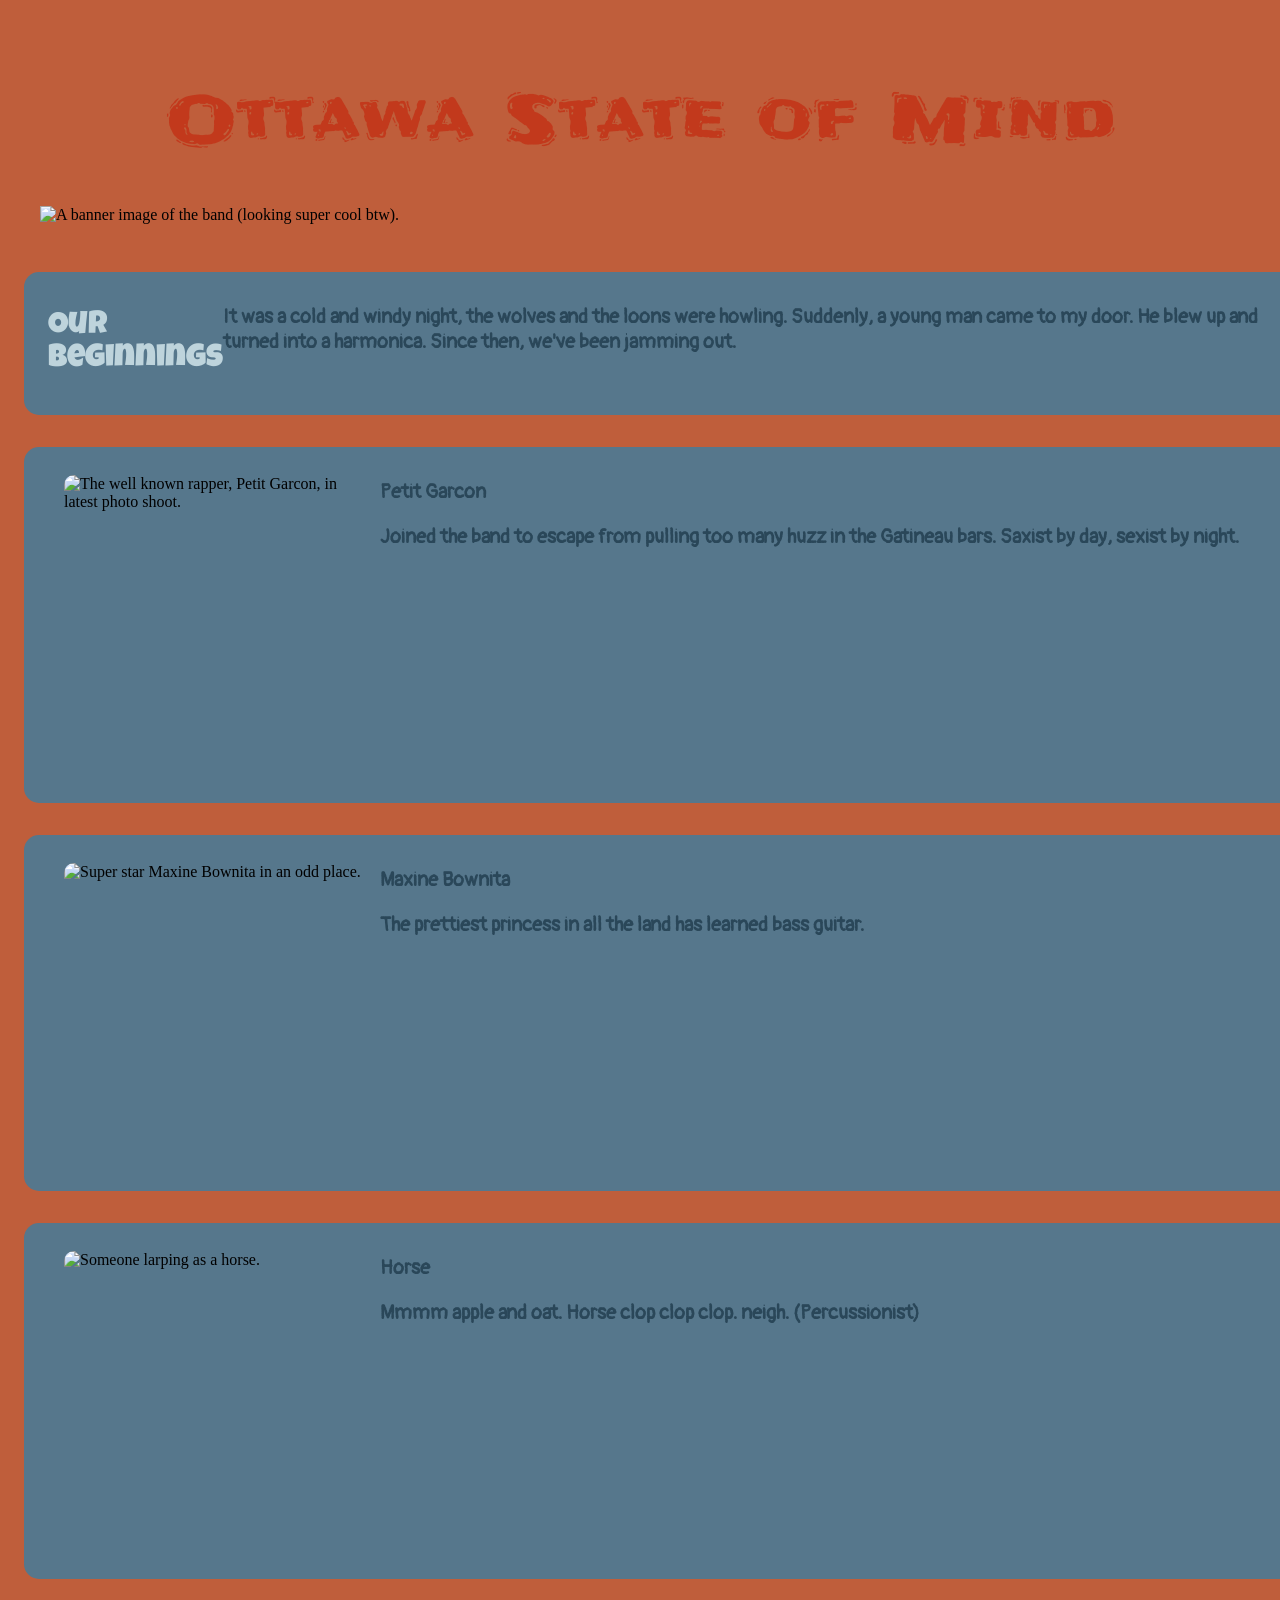
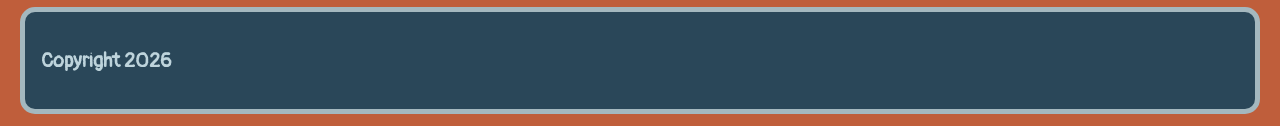
==== about.html @ 208adbaa "Add files via upload" ====
<!DOCTYPE html>
<html lang="en-ca">
    <head>
        <meta charset="utf-8">
        <meta name="viewport" content="width=device-width, initial-scale=1.0">
        <title>Ottawa State of Mind</title>
        <link rel="stylesheet" href="style.css">
        <link rel="preconnect" href="https://fonts.googleapis.com">
        <link rel="preconnect" href="https://fonts.gstatic.com" crossorigin>
        <link href="https://fonts.googleapis.com/css2?family=Fredoka:wght@300..700&family=Frijole&family=Gaegu&family=Gamja+Flower&family=Germania+One&family=Luckiest+Guy&family=Pangolin&family=Patrick+Hand&family=Rubik+Marker+Hatch&display=swap" rel="stylesheet">
    </head>
    <body>
        <header>
            <div class="header_box">
                <h1 class="band-title">Ottawa State of Mind</h1>
                <div id="app">
                    <navbar-component></navbar-component>
                </div>
                <img class="banner"src="images/Banner.png" alt="A banner image of the band (looking super cool btw).">
            </div>
        </header>
        <main>
            
            <div class="about_group">

            <article class="info_box">
                <h2>Our Beginnings</h2>
                <p class="TEST">It was a cold and windy night, the wolves and the loons were howling. Suddenly, a young man came to my door. He blew up and turned into a harmonica. Since then, we've been jamming out.</p>
            </article>

            <article class="info_box">
                <img class="merch_img" src="images/petitgarcon.jpg" alt="The well known rapper, Petit Garcon, in latest photo shoot.">
                <div>
                    <h3 class="TEST">Petit Garcon</h3>
                    <p class="TEST">Joined the band to escape from pulling too many huzz in the Gatineau bars. Saxist by day, sexist by night.</p>
                </div>
            </article>

            <article class="info_box">
                <img class="merch_img" src="images/maxinebownita.jpg" alt="Super star Maxine Bownita in an odd place.">
                <div>
                    <h3 class="TEST">Maxine Bownita</h3>
                    <p class="TEST">The prettiest princess in all the land has learned bass guitar.</p>
                </div>
            </article>

            <article class="info_box">
                <img class="merch_img" src="images/daHorse.jpg" alt="Someone larping as a horse.">
                <div>
                    <h3 class="TEST">Horse</h3>
                    <p class="TEST">Mmmm apple and oat. Horse clop clop clop. neigh. (Percussionist)</p>
                </div>
            </article>

            </div>
        </main>
        <footer>
            <div class="footer_box">
                <p class="TEST" style="color: #BED4DC;">Copyright 2026</p>  <!-- Make an lighter colored font css variation -->
            </div>
        </footer>
        <script src="https://unpkg.com/vue@3"></script>
        <script src="navbar.js"></script>

        <script>
            const app = Vue.createApp({});
            app.component('navbar-component', window.Navbar);
            app.mount('#app');
        </script>
    </body>
</html>
---- style.css ----
/*use custom font: @import url('https://fonts.googleapis.com/css?family=Averia Libre'); */ 
/* *, *::before, *::after {
    box-sizing: border-box;
} */

/******* IMPORTANT!! *******/
/* Make sure that all the margin and padding are the same, as to avoid inconsistencies */

@import url("https://fonts.googleapis.com");
@import url("https://fonts.googleapis.com/css2?family=Fredoka:wght@300..700&family=Gluten:wght@100..900&family=Patrick+Hand&display=swap");

:root {
    --primary: #2A4759;
    --secondary: #56778C;
    --tertiary: #A4B8BF;
    --accentlight: #F2C36B;
    --accent: #BF5E3B;
    --title: #C2391C;
}

body {
  background-image: url("images/Shrimp_Blue.png");
  background-repeat: repeat;
  background-size: 100px;
}


/* The accordion messes with the nav */
/* ul::after {
  content: none !important; 
} */

/******* FONTS *******/
.text_normal {
    font-family: "Pangolin", cursive;
    font-weight: 600;
    font-style: normal;
    color: var(--primary);
    font-size: 20px;
}

.TEST {
    font-family: "Pangolin", cursive;
    font-weight: 600;
    font-style: normal;
    color: var(--primary);
    font-size: 20px;
}

h2 {
    font-family: "Luckiest Guy", cursive;
    font-weight: 400;
    font-style: normal;
    color: #BED4DC;
    font-size: 32px;
}

.band-title {
    font-family: "Frijole", system-ui;
    font-weight: 400;
    font-style: normal;
    color: var(--title);
    font-size: 3rem /*60px*/;
    text-align: center;
}

/******* BOXES *******/
.header_box {
    position: center;
    margin: 1rem;
    padding: 16px;
}

.info_box {
    display: flex;
    flex-direction: column;
    border-radius: 15px;
    background-color: var(--secondary);
    margin: 1rem;
    padding-left: 24px;
    padding-right: 24px;
    padding-top: 12px;
    padding-bottom: 12px;
    width: 100%;
}

.divider_box {
    display: flex;
    flex-direction: column;
    border-radius: 15px;
    background-color: var(--primary);
    margin: 1rem;
    padding-left: 24px;
    padding-right: 24px;
    padding-top: 12px;
    padding-bottom: 12px;
}


/*  VERSION 1
.merch_grid {
    display: flex;
    flex-wrap: wrap;
    justify-content: auto;
    gap: 16px;
    margin: 1rem;
}
*/

.merch_grid {
    display: grid;
    grid-template-columns: repeat(auto-fit, minmax(300px, 1fr));
    gap: 1.5rem;
}

.about_group {
    display: flex;
    flex-direction: column;
}

/*
.merch_box,
.merch_img {
    width: 300px;
    aspect-ratio: 1 / 1; 
    object-fit: cover;
    border-radius: 10px;
    margin: 8px;
    position: flex;
    transition-duration: 0.4s;
}
*/

.merch_box {
    display: flex;
    justify-content: center;
    align-items: center;
    flex-direction: column;
    gap: 1rem;
    width: 400px;
    height: 500px;
}

.merch_img {
    width: 100% /*300px*/;
    aspect-ratio: 1 / 1; 
    object-fit: cover;
    border-radius: 10px;
    transition-duration: 0.4s;
    display: block;
    margin: 0px;
}

.merch_info {       
    background-color: var(--secondary);
    padding: 16px;
    margin: 0px;
    border-radius: 10px;
    display: flex;
    flex-direction: column;
    align-items: center;
}

.merch_text {
    width: 100%;
    display: flex;
    justify-content: space-between;
    align-items: center;
    margin: 8px 0px;
    margin-bottom: 0px;
    /*font*/
    font-family: "Pangolin", cursive;
    font-weight: 800;
    font-style: normal;
    color: var(--primary);
    font-size: 24px;
}

.merch_info:hover {
    transform: scale(1.05);
    transition-duration: 0.3s;
    box-shadow:0 8px 16px 0 var(--secondary);
}

.price-box{
    background-color: var(--accentlight);
    width: 36px;
    padding: 12px;
    margin-right: 8px;
    border-radius: 10px;
    white-space: nowrap;
    /*font*/
    font-family: "Luckiest Guy", cursive;
    font-weight: 400;
    font-style: normal;
    color: var(--accent);
    font-size: 24px;
    text-align: center;
}

.event_info {       
    background-color: var(--secondary);
    padding: 16px;
    margin: 8px;
    border-radius: 10px;
    display: flex;
    flex-direction: column;
    justify-content: space-around;
}

/* ****** BUTTONS ******* */
.navbar {
  position: sticky;
  top: 0;
  z-index: 3;
  margin-bottom: 2rem;
  background-color: var(--primary);
}

.nav-links {
    display: none;
}

.nav-links.active {
        display: flex;
        justify-content: center;
        align-items: center;
        flex-wrap: wrap;
        padding: 0;
        margin: 0;
        list-style: none;
    }

.nav-links a,
.nav-links button {
	display: block;
	padding: 1rem 1.5rem;
	width: 120px;
	text-align: center;
	border-radius: 25px;
	border: 3px solid var(--accentlight);
	background-color: #A25032;
	color: #D5AB5E;
	padding: 12px;
	transition-duration: 0.4s;
	margin: 1rem;
	/*font*/
	font-family: "Patrick Hand", cursive;
	font-weight: 900;
	font-style: normal;
	font-size: 20px;
}

.nav-links a:hover, 
.nav-links button:hover {
  background-color: #DC6D44;
	color: #F5D099;
	box-shadow:0 8px 16px 0 var(--secondary)
}

.button_box {
	border-radius: 25px;
	border: 3px solid var(--accentlight);
	background-color: #A25032;
	color: #D5AB5E;
	position: flex;
	padding: 12px;
	transition-duration: 0.4s;
	margin: 1rem;
	/*font*/
	font-family: "Patrick Hand", cursive;
	font-weight: 900;
	font-style: normal;
	font-size: 20px;
}

.button_box:hover {
	background-color: #DC6D44;
	color: #F5D099;
	box-shadow:0 8px 16px 0 var(--secondary)
}

.hamburger{
  display: flex;
  float: right;
  font-size:28px;
  background:none;
  border:none;
  color:white;
  cursor:pointer;
}


.footer_box {
    background-color: var(--primary); 
    position: center;
    margin: 12px;
    padding: 16px;
    border-radius: 15px;
    border: 5px solid var(--tertiary);
}

.banner-image{
    height: 15rem;
}

.banner {
    display: none;
}

.music {
    display: flex;
    flex-direction: column;
    margin: 0vw 1vw;
    font-size: 1.2rem;
    width: 100%;
}

/* buttons to open and close panel */
.accordion {
    background-color: var(--tertiary);
    color: var(--secondary);
    cursor: pointer;
}

.accordion:after {
    content: '\003E'; /* greater than symbol when inactive */
    margin-left: 5px;
}

.accordion:active, .accordion:hover {
    background-color: var(--secondary);
    color: var(--primary);
    transform: scale(1);
}

/* minus symbol when active */
.accordion:active::after {
    content: "\2212";
}

/* Style the accordion panel. Note: hidden by default */
.accordion-panel {
    padding: 0 18px;
    display: none;
    overflow: hidden;
    color: var(--accent);
    background-color: var(--primary);
}

.song {
    display: flex;
    justify-content: space-between;
}

img {
    width:100%;
    margin:0 auto;
}

a {
  color: inherit;
  text-decoration: inherit;
}


/******* MEDIA QUERIES *******/
@media (min-width: 768px) { /* tablet view */
    body {
        background-color: var(--primary);
    }

    .info-box{
        display: none;
        flex-direction: row;
    }

    .merch_img{
        margin: 1rem;
        width: 300px;
    }

    .accordion-content {
        display: grid;
        grid-template-columns: 30% auto;
        column-gap: 30px;
    }

}

@media (min-width: 1024px) { /* laptop/desktop view */
    body {
        background-color: var(--accent);
    }

    .info_box{
        display: flex;
        flex-direction: row;
    }

    .band-title {
        font-size: 4rem;
    }

    .merch_img {
        width: 300px;
    }

    .accordion-panel {
        display: block;
    }

    .accordion-content {
        display: grid;
        grid-template-columns: 30% auto;
        column-gap: 30px;
    }

    .nav-links {
        display: flex;
        justify-content: center;
        align-items: center;
        flex-wrap: wrap;
        padding: 0;
        margin: 0;
        list-style: none;
    }

    .hamburger{
        display:none;
    }

    .event_info {
        flex-direction: row;
    }

    .banner {
        display: block;
    }
}
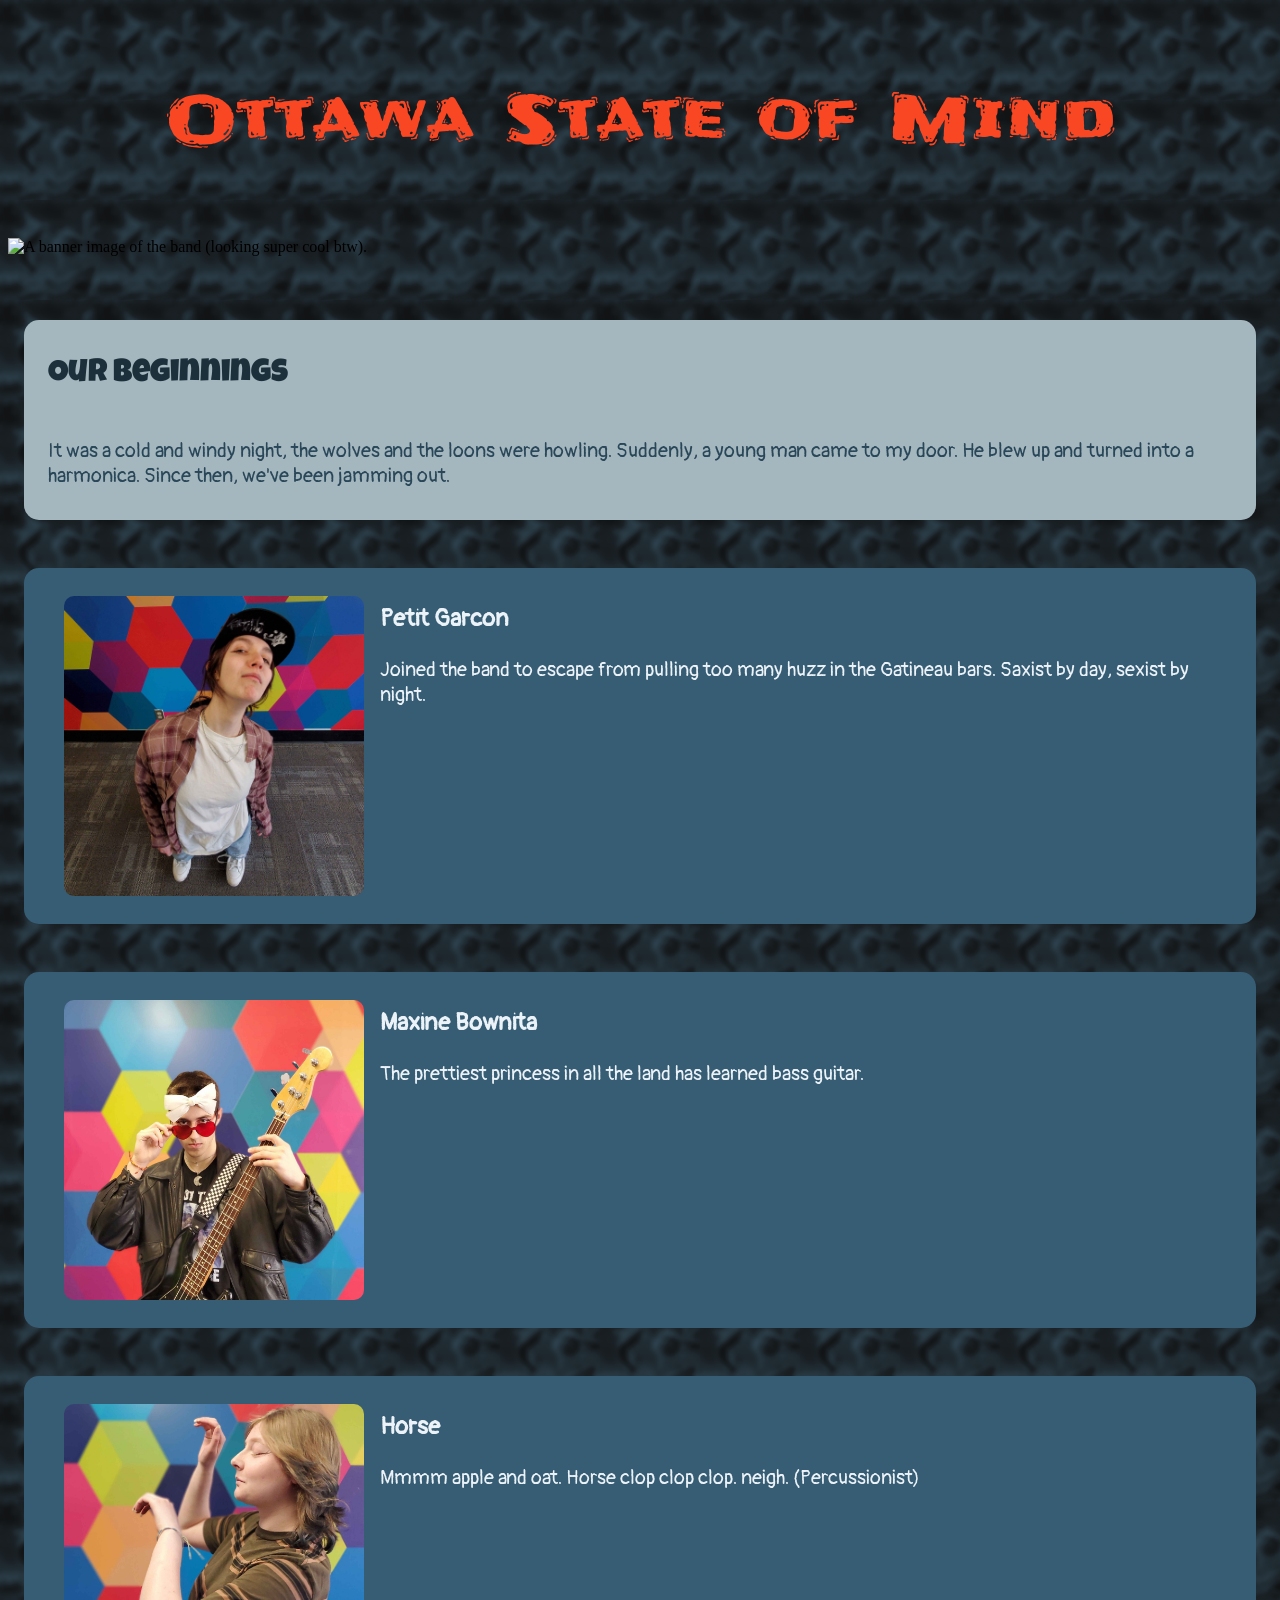
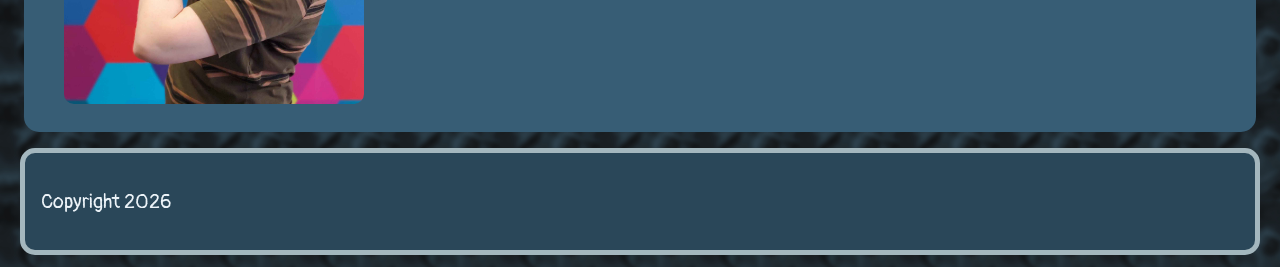
==== commit 72ffb396: "Add files via upload" ====
--- a/about.html
+++ b/about.html
@@ -16,39 +16,39 @@
                 <div id="app">
                     <navbar-component></navbar-component>
                 </div>
-                <img class="banner"src="images/Banner.png" alt="A banner image of the band (looking super cool btw).">
             </div>
+            <img class="banner"src="images/Banner.png" alt="A banner image of the band (looking super cool btw).">
         </header>
         <main>
             
-            <div class="about_group">
+            <div>
 
-            <article class="info_box">
+            <article class="divider_box">
                 <h2>Our Beginnings</h2>
-                <p class="TEST">It was a cold and windy night, the wolves and the loons were howling. Suddenly, a young man came to my door. He blew up and turned into a harmonica. Since then, we've been jamming out.</p>
+                <p class="text_info">It was a cold and windy night, the wolves and the loons were howling. Suddenly, a young man came to my door. He blew up and turned into a harmonica. Since then, we've been jamming out.</p>
             </article>
 
             <article class="info_box">
                 <img class="merch_img" src="images/petitgarcon.jpg" alt="The well known rapper, Petit Garcon, in latest photo shoot.">
                 <div>
-                    <h3 class="TEST">Petit Garcon</h3>
-                    <p class="TEST">Joined the band to escape from pulling too many huzz in the Gatineau bars. Saxist by day, sexist by night.</p>
+                    <h3 class="text_important">Petit Garcon</h3>
+                    <p class="text_normal">Joined the band to escape from pulling too many huzz in the Gatineau bars. Saxist by day, sexist by night.</p>
                 </div>
             </article>
 
             <article class="info_box">
                 <img class="merch_img" src="images/maxinebownita.jpg" alt="Super star Maxine Bownita in an odd place.">
                 <div>
-                    <h3 class="TEST">Maxine Bownita</h3>
-                    <p class="TEST">The prettiest princess in all the land has learned bass guitar.</p>
+                    <h3 class="text_important">Maxine Bownita</h3>
+                    <p class="text_normal">The prettiest princess in all the land has learned bass guitar.</p>
                 </div>
             </article>
 
             <article class="info_box">
                 <img class="merch_img" src="images/daHorse.jpg" alt="Someone larping as a horse.">
                 <div>
-                    <h3 class="TEST">Horse</h3>
-                    <p class="TEST">Mmmm apple and oat. Horse clop clop clop. neigh. (Percussionist)</p>
+                    <h3 class="text_important">Horse</h3>
+                    <p class="text_normal">Mmmm apple and oat. Horse clop clop clop. neigh. (Percussionist)</p>
                 </div>
             </article>
 
@@ -56,7 +56,7 @@
         </main>
         <footer>
             <div class="footer_box">
-                <p class="TEST" style="color: #BED4DC;">Copyright 2026</p>  <!-- Make an lighter colored font css variation -->
+                <p class="text_normal">Copyright 2026</p>  <!-- Make an lighter colored font css variation -->
             </div>
         </footer>
         <script src="https://unpkg.com/vue@3"></script>
--- a/style.css
+++ b/style.css
@@ -12,14 +12,16 @@
 :root {
     --primary: #2A4759;
     --secondary: #56778C;
-    --tertiary: #A4B8BF;
+    --tertiary: #ecf3f8;
+    --boxColour: #A4B7BE;
     --accentlight: #F2C36B;
     --accent: #BF5E3B;
-    --title: #C2391C;
+    --title: #f94623;
 }
 
 body {
-  background-image: url("images/Shrimp_Blue.png");
+  /*background-image: url("images/Shrimp_Blue.png");*/
+  background-image: url("images/shrimpBigBlur.jpg");
   background-repeat: repeat;
   background-size: 100px;
 }
@@ -33,26 +35,41 @@
 /******* FONTS *******/
 .text_normal {
     font-family: "Pangolin", cursive;
-    font-weight: 600;
+    font-weight: 400;
+    font-style: normal;
+    color: var(--tertiary);
+    font-size: 20px;
+}
+
+.text_info {
+    font-family: "Pangolin", cursive;
+    font-weight: 400;
     font-style: normal;
     color: var(--primary);
     font-size: 20px;
 }
 
-.TEST {
+.text_important {
     font-family: "Pangolin", cursive;
     font-weight: 600;
     font-style: normal;
-    color: var(--primary);
-    font-size: 20px;
+    font-size: 24px;
 }
 
 h2 {
     font-family: "Luckiest Guy", cursive;
     font-weight: 400;
     font-style: normal;
-    color: #BED4DC;
+    color: #1C303C;
     font-size: 32px;
+}
+
+h3 {
+    font-family: "Luckiest Guy", cursive;
+    font-weight: 400;
+    font-style: normal;
+    color: var(--tertiary);
+    font-size: 28px;
 }
 
 .band-title {
@@ -66,7 +83,6 @@
 
 /******* BOXES *******/
 .header_box {
-    position: center;
     margin: 1rem;
     padding: 16px;
 }
@@ -75,21 +91,24 @@
     display: flex;
     flex-direction: column;
     border-radius: 15px;
-    background-color: var(--secondary);
+    background-color: #375D75;
     margin: 1rem;
+    margin-top: 3rem !important;
     padding-left: 24px;
     padding-right: 24px;
     padding-top: 12px;
     padding-bottom: 12px;
-    width: 100%;
 }
 
 .divider_box {
     display: flex;
     flex-direction: column;
     border-radius: 15px;
-    background-color: var(--primary);
-    margin: 1rem;
+    background-color: var(--boxColour);
+    margin-left: 1rem;
+    margin-right: 1rem;
+    margin-top: 4rem;
+    margin-bottom: 0rem;
     padding-left: 24px;
     padding-right: 24px;
     padding-top: 12px;
@@ -111,11 +130,6 @@
     display: grid;
     grid-template-columns: repeat(auto-fit, minmax(300px, 1fr));
     gap: 1.5rem;
-}
-
-.about_group {
-    display: flex;
-    flex-direction: column;
 }
 
 /*
@@ -133,16 +147,14 @@
 
 .merch_box {
     display: flex;
+    flex-direction: column;
     justify-content: center;
-    align-items: center;
-    flex-direction: column;
     gap: 1rem;
-    width: 400px;
     height: 500px;
 }
 
 .merch_img {
-    width: 100% /*300px*/;
+    width: 100%;
     aspect-ratio: 1 / 1; 
     object-fit: cover;
     border-radius: 10px;
@@ -152,13 +164,45 @@
 }
 
 .merch_info {       
-    background-color: var(--secondary);
+    background-color: #375D75;
     padding: 16px;
     margin: 0px;
     border-radius: 10px;
     display: flex;
     flex-direction: column;
     align-items: center;
+}
+
+.album_box_homepage {
+    display: inline-flex;
+    justify-content: center;
+    align-items: center;
+    flex-direction: row;
+    gap: 1rem;
+    height: 500px;
+    margin-top: -16px;
+}
+
+.merch_box_homepage {
+    display: inline-flex;
+    justify-content: center;
+    align-items: center;
+    flex-direction: row;
+    gap: 1rem;
+    height: 400px;
+    margin-top: -16px;
+}
+
+.merch_homepage {       
+    background-color: #375D75;
+    padding: 16px;
+    margin: 0px;
+    border-radius: 10px;
+    display: flex;
+    flex-direction: column;
+    align-items: center;
+    width: 400px;
+    height: 450px;
 }
 
 .merch_text {
@@ -170,9 +214,9 @@
     margin-bottom: 0px;
     /*font*/
     font-family: "Pangolin", cursive;
-    font-weight: 800;
-    font-style: normal;
-    color: var(--primary);
+    font-weight: 600;
+    font-style: normal;
+    color: var(--tertiary);
     font-size: 24px;
 }
 
@@ -199,18 +243,22 @@
 }
 
 .event_info {       
-    background-color: var(--secondary);
+    background-color: #375D75;
     padding: 16px;
-    margin: 8px;
+    margin: 1rem;
+    margin-top: 2rem;
     border-radius: 10px;
     display: flex;
     flex-direction: column;
     justify-content: space-around;
+}
+
+.filters {
+    margin-top: 1rem;
 }
 
 /* ****** BUTTONS ******* */
 .navbar {
-  position: sticky;
   top: 0;
   z-index: 3;
   margin-bottom: 2rem;
@@ -222,14 +270,14 @@
 }
 
 .nav-links.active {
-        display: flex;
-        justify-content: center;
-        align-items: center;
-        flex-wrap: wrap;
-        padding: 0;
-        margin: 0;
-        list-style: none;
-    }
+    display: flex;
+    justify-content: center;
+    align-items: center;
+    flex-wrap: wrap;
+    padding: 0;
+    margin: 0;
+    list-style: none;
+}
 
 .nav-links a,
 .nav-links button {
@@ -240,7 +288,7 @@
 	border-radius: 25px;
 	border: 3px solid var(--accentlight);
 	background-color: #A25032;
-	color: #D5AB5E;
+	color: #ffe5b6;
 	padding: 12px;
 	transition-duration: 0.4s;
 	margin: 1rem;
@@ -253,8 +301,8 @@
 
 .nav-links a:hover, 
 .nav-links button:hover {
-  background-color: #DC6D44;
-	color: #F5D099;
+    background-color: #DC6D44;
+    color: #F5D099;
 	box-shadow:0 8px 16px 0 var(--secondary)
 }
 
@@ -262,8 +310,7 @@
 	border-radius: 25px;
 	border: 3px solid var(--accentlight);
 	background-color: #A25032;
-	color: #D5AB5E;
-	position: flex;
+	color: #ffe5b6;
 	padding: 12px;
 	transition-duration: 0.4s;
 	margin: 1rem;
@@ -281,23 +328,22 @@
 }
 
 .hamburger{
-  display: flex;
-  float: right;
-  font-size:28px;
-  background:none;
-  border:none;
-  color:white;
-  cursor:pointer;
+    display: flex;
+    float: right;
+    font-size:28px;
+    background:none;
+    border:none;
+    color:white;
+    cursor:pointer;
 }
 
 
 .footer_box {
     background-color: var(--primary); 
-    position: center;
     margin: 12px;
     padding: 16px;
     border-radius: 15px;
-    border: 5px solid var(--tertiary);
+    border: 5px solid var(--boxColour);
 }
 
 .banner-image{
@@ -312,6 +358,7 @@
     display: flex;
     flex-direction: column;
     margin: 0vw 1vw;
+    margin-top: 1rem;
     font-size: 1.2rem;
     width: 100%;
 }
@@ -319,7 +366,7 @@
 /* buttons to open and close panel */
 .accordion {
     background-color: var(--tertiary);
-    color: var(--secondary);
+    color: var(--primary);
     cursor: pointer;
 }
 
@@ -344,13 +391,18 @@
     padding: 0 18px;
     display: none;
     overflow: hidden;
-    color: var(--accent);
+    color: var(--tertiary);
     background-color: var(--primary);
 }
 
 .song {
     display: flex;
     justify-content: space-between;
+    /*font*/
+    font-family: "Pangolin", cursive;
+    font-weight: 400;
+    font-style: normal;
+    font-size: 20px;
 }
 
 img {
@@ -359,8 +411,8 @@
 }
 
 a {
-  color: inherit;
-  text-decoration: inherit;
+    color: inherit;
+    text-decoration: inherit;
 }
 
 
@@ -375,9 +427,17 @@
         flex-direction: row;
     }
 
+    .merch_box {
+        height: 500px;
+    }
+
     .merch_img{
         margin: 1rem;
         width: 300px;
+    }
+
+    .merch_box_homepage {
+        height: 500px;
     }
 
     .accordion-content {
@@ -402,8 +462,16 @@
         font-size: 4rem;
     }
 
+    .merch_box {
+        height: 500px;
+    }
+
     .merch_img {
         width: 300px;
+    }
+
+    .merch_box_homepage {
+        height: 500px;
     }
 
     .accordion-panel {
